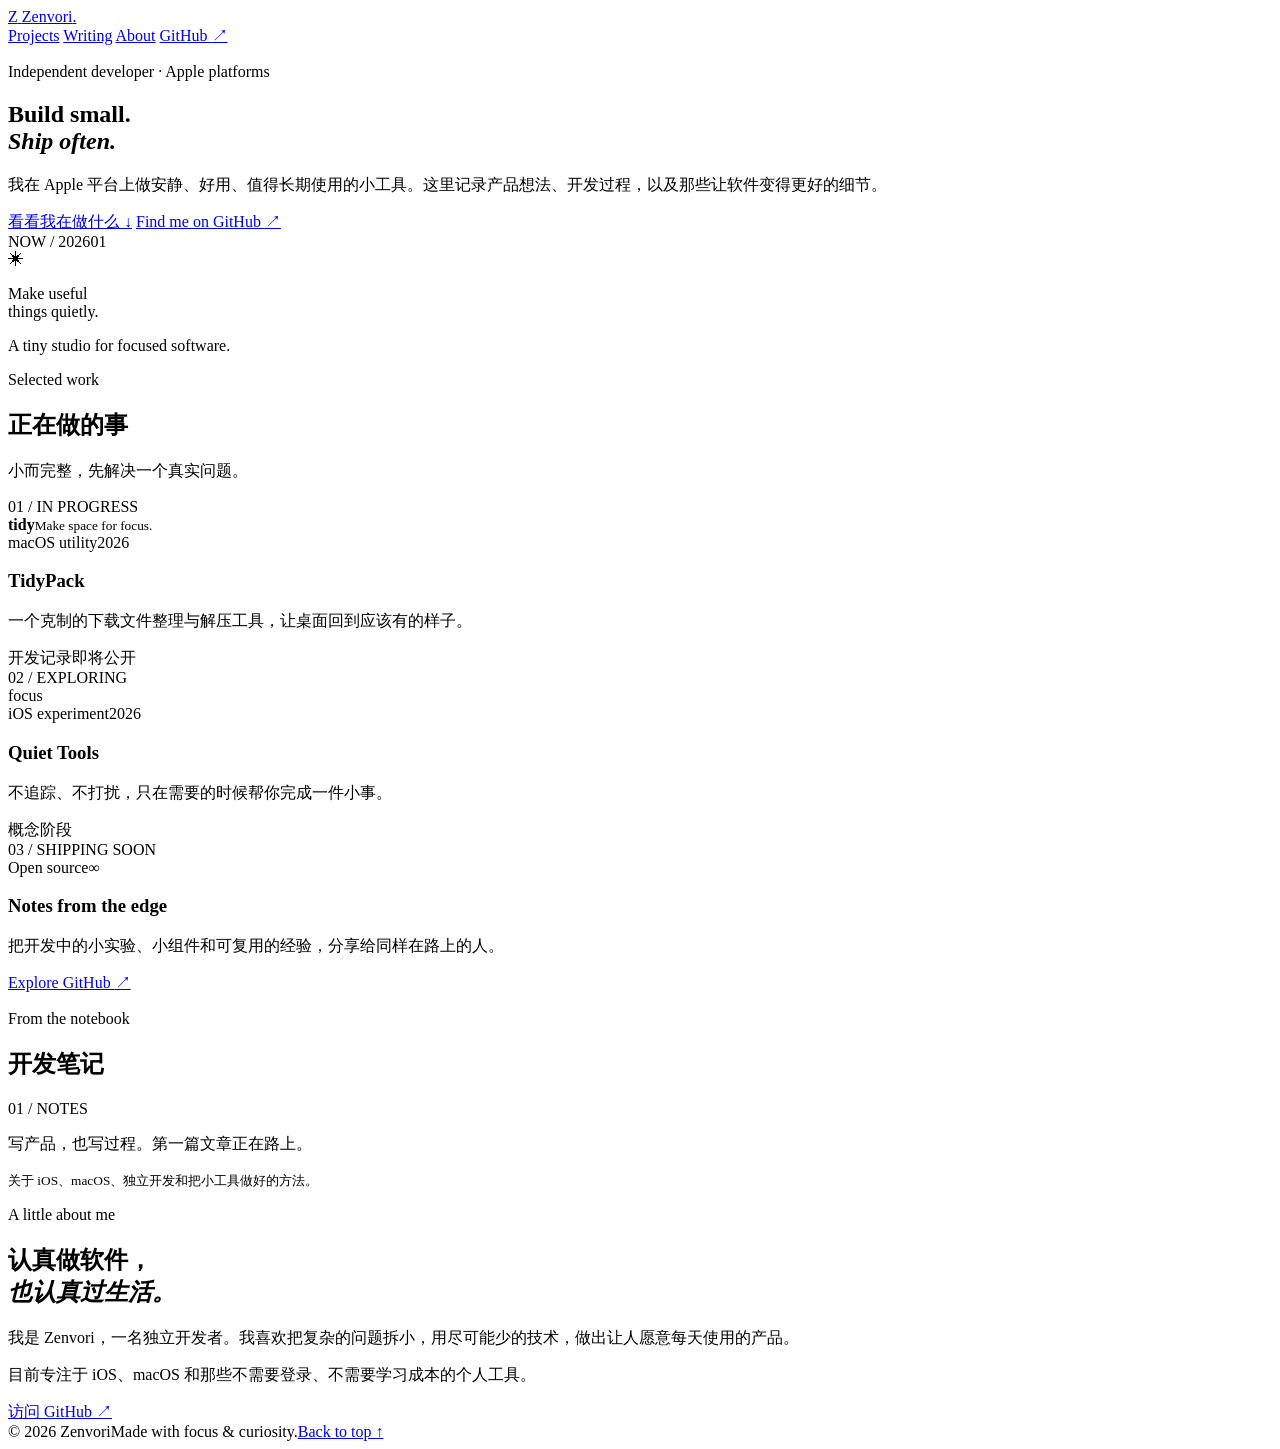
==== index.html @ f2cf639e "Add index.html for Zenvori blog" ====
<!doctype html>
<html lang="zh-CN">
<head>
  <meta charset="utf-8">
  <meta name="viewport" content="width=device-width, initial-scale=1">
  <meta name="description" content="Zenvori 的独立开发者博客：记录产品、代码与长期主义。">
  <title>Zenvori — Build small. Ship often.</title>
  <link rel="stylesheet" href="styles.css">
</head>
<body>
  <div class="ambient ambient-one"></div>
  <div class="ambient ambient-two"></div>

  <header class="site-header container">
    <a class="brand" href="#top" aria-label="Zenvori 首页">
      <span class="brand-mark">Z</span>
      <span>Zenvori<span class="brand-dot">.</span></span>
    </a>
    <nav class="nav" aria-label="主导航">
      <a href="#work">Projects</a>
      <a href="#writing">Writing</a>
      <a href="#about">About</a>
      <a class="nav-github" href="https://github.com/Zenvori" target="_blank" rel="noreferrer">GitHub <span>↗</span></a>
    </nav>
  </header>

  <main id="top">
    <section class="hero container">
      <div class="hero-copy">
        <p class="eyebrow"><span class="status-dot"></span> Independent developer · Apple platforms</p>
        <h1>Build small.<br><em>Ship often.</em></h1>
        <p class="hero-intro">我在 Apple 平台上做安静、好用、值得长期使用的小工具。这里记录产品想法、开发过程，以及那些让软件变得更好的细节。</p>
        <div class="hero-actions">
          <a class="button button-primary" href="#work">看看我在做什么 <span>↓</span></a>
          <a class="text-link" href="https://github.com/Zenvori">Find me on GitHub <span>↗</span></a>
        </div>
      </div>
      <div class="hero-note" aria-label="个人宣言">
        <div class="note-top"><span>NOW / 2026</span><span>01</span></div>
        <div class="orbit orbit-large"></div>
        <div class="orbit orbit-small"></div>
        <div class="note-symbol">✳</div>
        <p>Make useful<br>things quietly.</p>
        <span class="note-caption">A tiny studio for focused software.</span>
      </div>
    </section>

    <section id="work" class="section container">
      <div class="section-heading">
        <div><p class="eyebrow">Selected work</p><h2>正在做的事</h2></div>
        <p class="section-aside">小而完整，先解决一个真实问题。</p>
      </div>
      <div class="project-grid">
        <article class="project-card project-featured">
          <div class="project-visual visual-card">
            <span class="visual-label">01 / IN PROGRESS</span>
            <div class="app-window"><span></span><span></span><span></span><strong>tidy</strong><small>Make space for focus.</small></div>
          </div>
          <div class="project-meta"><span class="project-type">macOS utility</span><span>2026</span></div>
          <h3>TidyPack</h3>
          <p>一个克制的下载文件整理与解压工具，让桌面回到应该有的样子。</p>
          <span class="project-status">开发记录即将公开</span>
        </article>
        <article class="project-card">
          <div class="project-visual visual-signal"><span class="visual-label">02 / EXPLORING</span><div class="signal-lines"><i></i><i></i><i></i><i></i></div><span class="signal-word">focus</span></div>
          <div class="project-meta"><span class="project-type">iOS experiment</span><span>2026</span></div>
          <h3>Quiet Tools</h3>
          <p>不追踪、不打扰，只在需要的时候帮你完成一件小事。</p>
          <span class="project-status">概念阶段</span>
        </article>
        <article class="project-card">
          <div class="project-visual visual-grid"><span class="visual-label">03 / SHIPPING SOON</span><div class="grid-orb"></div><div class="grid-cross"></div></div>
          <div class="project-meta"><span class="project-type">Open source</span><span>∞</span></div>
          <h3>Notes from the edge</h3>
          <p>把开发中的小实验、小组件和可复用的经验，分享给同样在路上的人。</p>
          <a class="arrow-link" href="https://github.com/Zenvori">Explore GitHub <span>↗</span></a>
        </article>
      </div>
    </section>

    <section id="writing" class="section section-writing container">
      <div class="section-heading"><div><p class="eyebrow">From the notebook</p><h2>开发笔记</h2></div></div>
      <div class="writing-empty"><span>01 / NOTES</span><p>写产品，也写过程。第一篇文章正在路上。</p><small>关于 iOS、macOS、独立开发和把小工具做好的方法。</small></div>
    </section>

    <section id="about" class="about-section">
      <div class="container about-grid">
        <div><p class="eyebrow">A little about me</p><h2>认真做软件，<br><em>也认真过生活。</em></h2></div>
        <div class="about-copy"><p>我是 Zenvori，一名独立开发者。我喜欢把复杂的问题拆小，用尽可能少的技术，做出让人愿意每天使用的产品。</p><p>目前专注于 iOS、macOS 和那些不需要登录、不需要学习成本的个人工具。</p><a class="button button-light" href="https://github.com/Zenvori">访问 GitHub <span>↗</span></a></div>
      </div>
    </section>
  </main>

  <footer class="site-footer container"><span>© 2026 Zenvori</span><span>Made with focus & curiosity.</span><a href="#top">Back to top ↑</a></footer>
  <script src="script.js"></script>
</body>
</html>
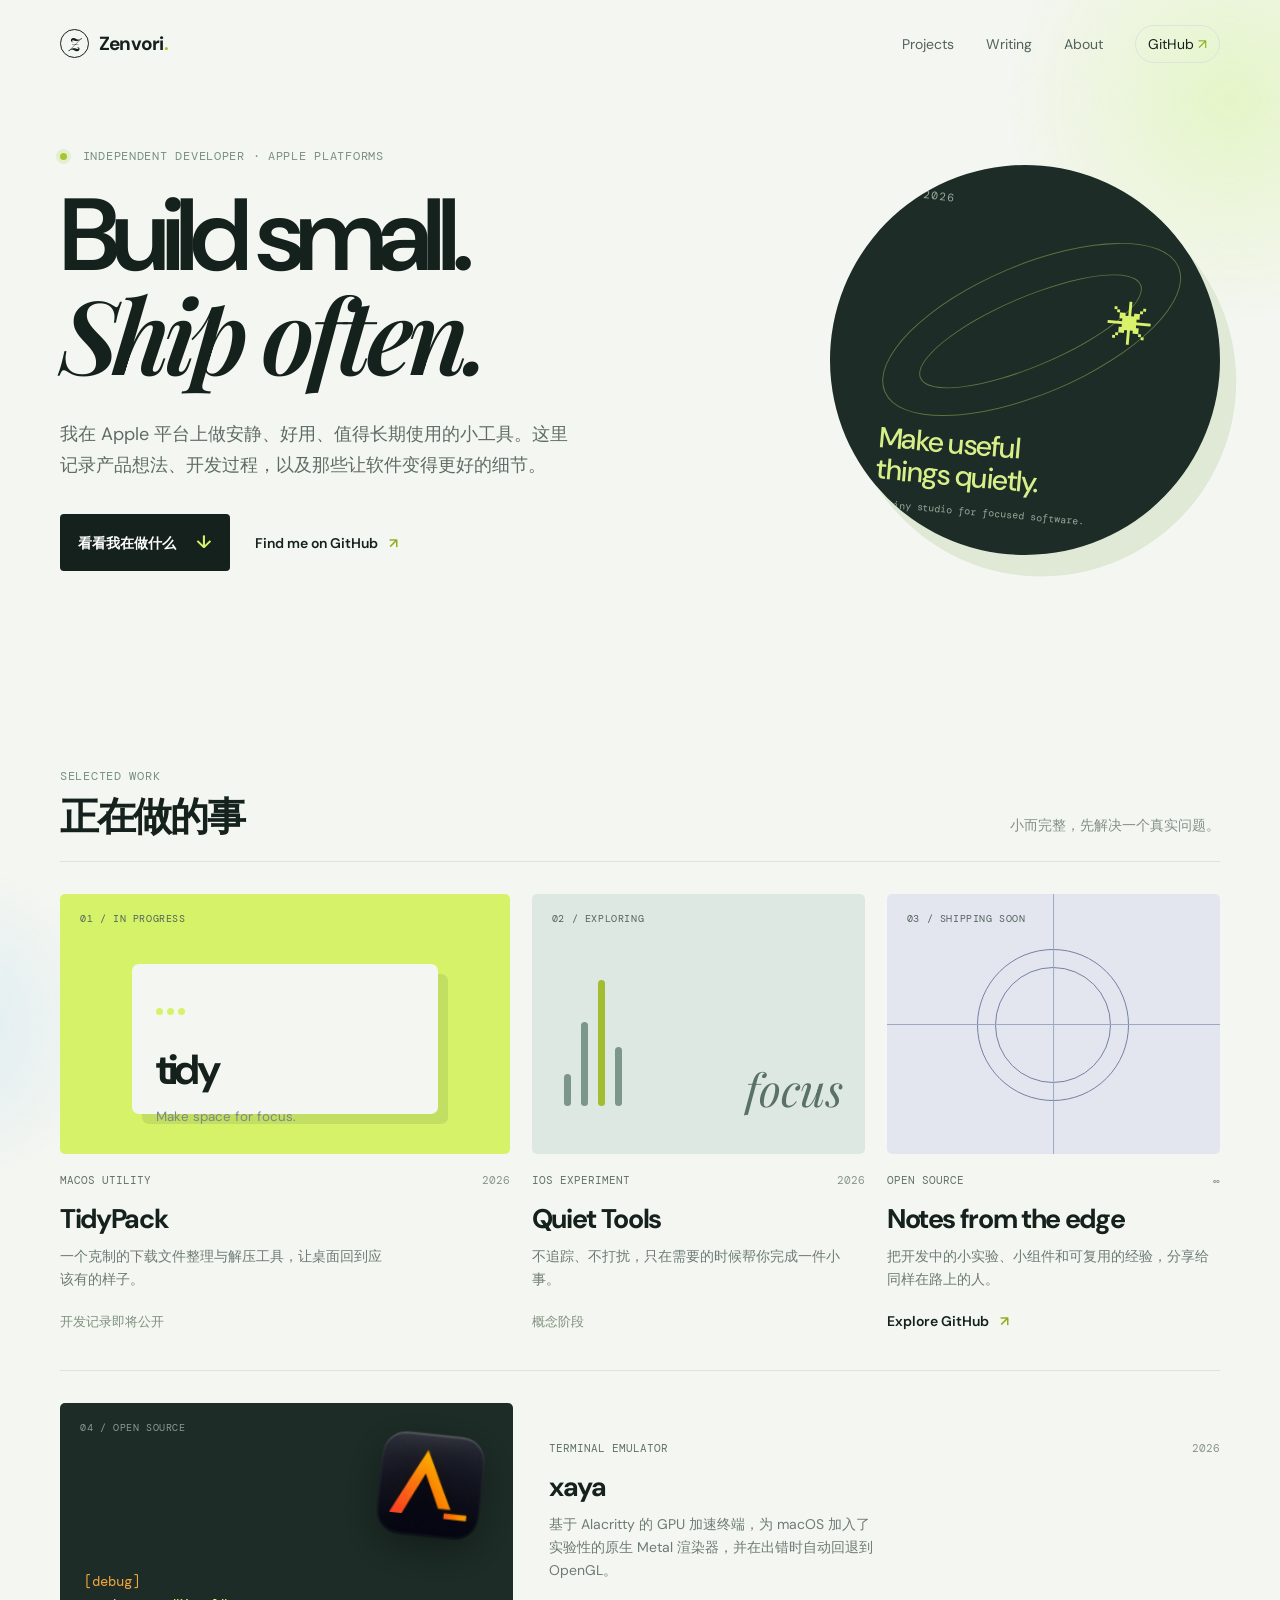
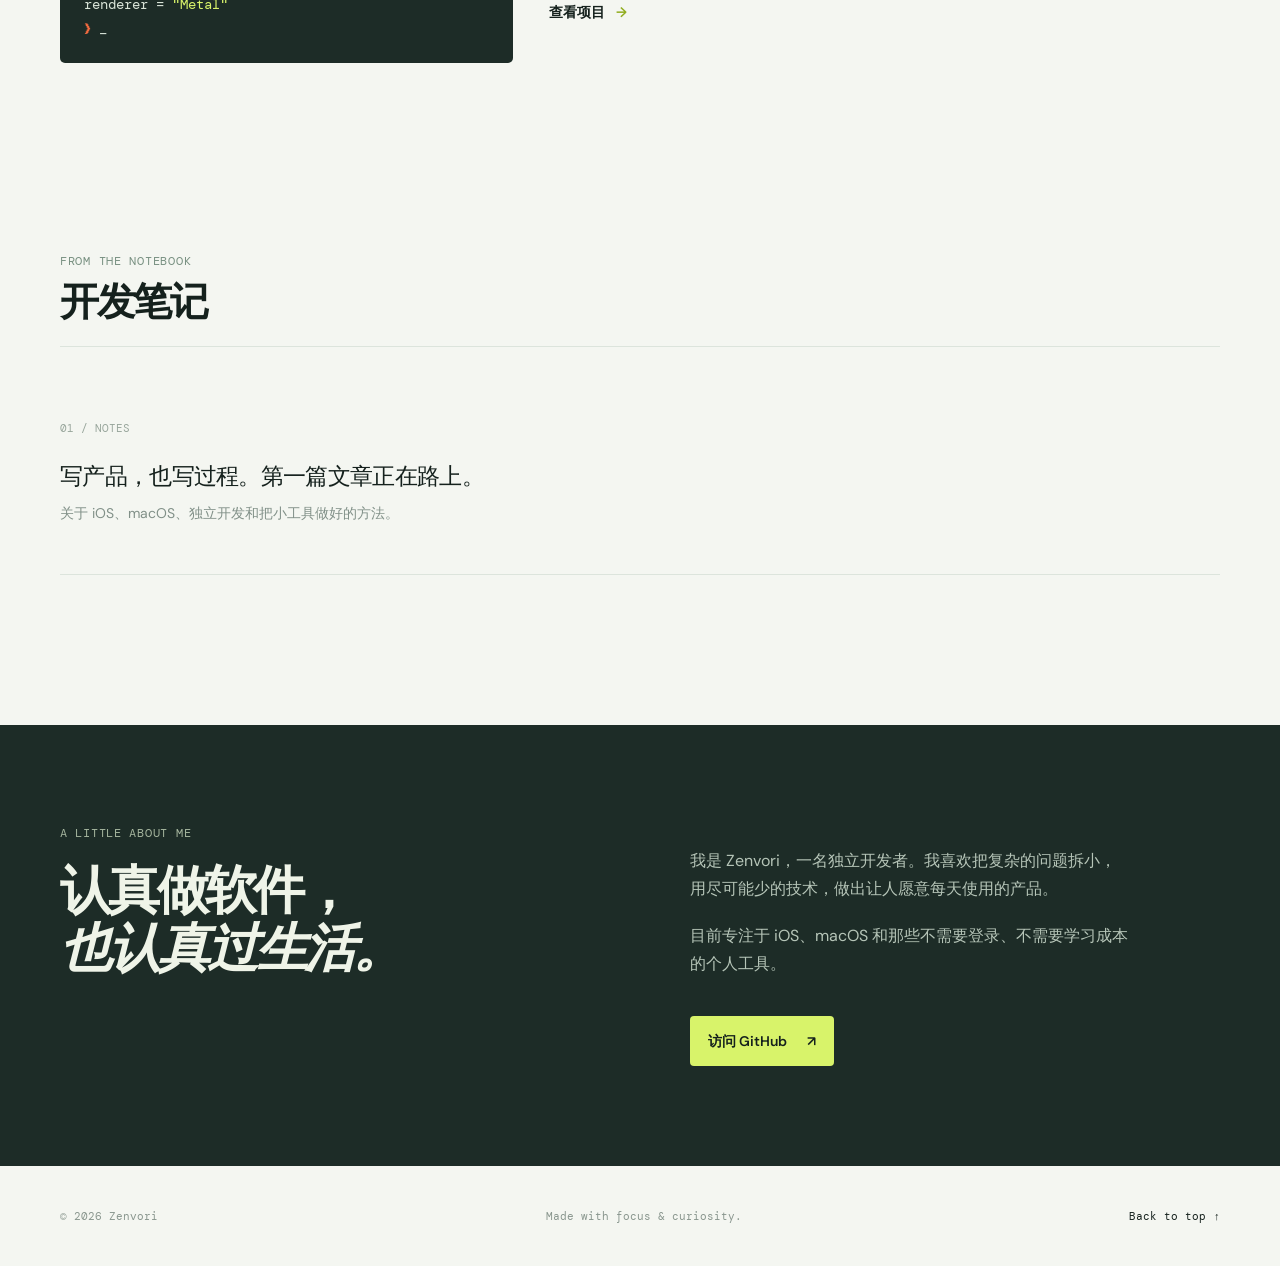
==== commit 7a3c9d6b: "Add xaya project page Add a project detail page at /projects/xaya/ with a shared project.css, and a " ====
--- a/index.html
+++ b/index.html
@@ -75,6 +75,21 @@
           <p>把开发中的小实验、小组件和可复用的经验，分享给同样在路上的人。</p>
           <a class="arrow-link" href="https://github.com/Zenvori">Explore GitHub <span>↗</span></a>
         </article>
+        <a class="project-card project-wide" href="projects/xaya/">
+          <div class="project-visual visual-term">
+            <span class="visual-label">04 / OPEN SOURCE</span>
+            <img src="projects/xaya/xaya-icon.png" alt="" width="120" height="120">
+            <pre><span class="vt-dim">[debug]</span>
+renderer = <span class="vt-str">"Metal"</span>
+<span class="vt-prompt">❯</span> _</pre>
+          </div>
+          <div class="project-wide-copy">
+            <div class="project-meta"><span class="project-type">Terminal emulator</span><span>2026</span></div>
+            <h3>xaya</h3>
+            <p>基于 Alacritty 的 GPU 加速终端，为 macOS 加入了实验性的原生 Metal 渲染器，并在出错时自动回退到 OpenGL。</p>
+            <span class="arrow-link">查看项目 <span>→</span></span>
+          </div>
+        </a>
       </div>
     </section>
 
--- a/styles.css
+++ b/styles.css
@@ -0,0 +1,16 @@
+@import url('https://fonts.googleapis.com/css2?family=DM+Mono:wght@400;500&family=DM+Sans:wght@400;500;600;700&family=Playfair+Display:ital,wght@0,600;1,600&display=swap');
+:root{--ink:#15211d;--muted:#718079;--paper:#f4f6f1;--lime:#d8f36a;--line:#dce4dc;--serif:'Playfair Display',Georgia,serif;--sans:'DM Sans',-apple-system,BlinkMacSystemFont,sans-serif;--mono:'DM Mono',monospace}*{box-sizing:border-box}html{scroll-behavior:smooth}body{margin:0;background:var(--paper);color:var(--ink);font-family:var(--sans);font-size:16px;line-height:1.6;overflow-x:hidden}.container{width:min(1160px,calc(100% - 48px));margin:0 auto}.ambient{position:absolute;border-radius:50%;filter:blur(1px);pointer-events:none;z-index:-1}.ambient-one{width:460px;height:460px;right:-180px;top:-130px;background:radial-gradient(circle,#e5f5c8 0,transparent 68%)}.ambient-two{width:350px;height:350px;left:-230px;top:850px;background:radial-gradient(circle,#dcecf2 0,transparent 65%)}a{color:inherit;text-decoration:none}.site-header{height:88px;display:flex;align-items:center;justify-content:space-between}.brand{display:flex;align-items:center;gap:10px;font-size:19px;font-weight:700;letter-spacing:-.04em}.brand-mark{display:grid;place-items:center;width:29px;height:29px;border:1px solid var(--ink);border-radius:50%;font-family:var(--serif);font-style:italic;font-size:18px}.brand-dot{color:#a6c535}.nav{display:flex;gap:32px;align-items:center;color:#53625b;font-size:14px}.nav a{transition:color .2s}.nav a:hover,.text-link:hover,.arrow-link:hover{color:#83a500}.nav-github{border:1px solid var(--line);padding:7px 12px;border-radius:20px;color:var(--ink)}.nav-github span{color:#88a911}.hero{min-height:600px;display:grid;grid-template-columns:1.15fr .85fr;gap:80px;align-items:center;padding:58px 0 115px}.eyebrow{font:12px var(--mono);letter-spacing:.06em;text-transform:uppercase;color:#799182;margin:0 0 22px}.status-dot{display:inline-block;width:7px;height:7px;background:#a6c535;border-radius:50%;margin-right:8px;box-shadow:0 0 0 4px #e4efcf}.hero h1{font-size:clamp(64px,8vw,108px);line-height:.96;letter-spacing:-.08em;margin:0 0 30px;font-weight:600}.hero h1 em,.about-section h2 em{font-family:var(--serif);font-weight:600;letter-spacing:-.06em}.hero-intro{max-width:510px;color:#5d6d65;font-size:18px;line-height:1.7;margin:0}.hero-actions{display:flex;align-items:center;gap:25px;margin-top:34px}.button{display:inline-flex;align-items:center;gap:20px;border-radius:4px;padding:14px 18px;font-size:14px;font-weight:600;transition:transform .2s,background .2s}.button:hover{transform:translateY(-2px)}.button-primary{background:var(--ink);color:white}.button-primary span{color:var(--lime);font-size:18px}.text-link,.arrow-link{font-size:14px;font-weight:600}.text-link span,.arrow-link span{margin-left:8px;color:#91ad20}.hero-note{position:relative;justify-self:end;width:min(390px,100%);height:390px;background:#1d2c27;color:#d7ef89;border-radius:50%;overflow:hidden;padding:32px;transform:rotate(5deg);box-shadow:18px 20px 0 #dfe9d6}.note-top{display:flex;justify-content:space-between;font:11px var(--mono);letter-spacing:.08em;color:#9bac9f}.hero-note p{position:absolute;left:56px;bottom:57px;font-size:29px;line-height:1.1;letter-spacing:-.05em;margin:0;font-weight:500}.note-caption{position:absolute;left:58px;bottom:33px;font:10px var(--mono);color:#96a99b}.note-symbol{position:absolute;top:116px;right:70px;font-size:46px;color:#d8f36a}.orbit{position:absolute;border:1px solid rgba(216,243,106,.35);border-radius:50%;transform:rotate(-28deg)}.orbit-large{width:320px;height:130px;top:99px;left:39px}.orbit-small{width:240px;height:70px;top:131px;left:78px}.section{padding:80px 0}.section-heading{display:flex;align-items:end;justify-content:space-between;border-bottom:1px solid var(--line);padding-bottom:25px;margin-bottom:32px}.section-heading h2{margin:0;font-size:39px;line-height:1;letter-spacing:-.06em}.section-heading .eyebrow{margin-bottom:13px}.section-aside{color:#819088;font-size:14px;margin:0}.project-grid{display:grid;grid-template-columns:1.35fr 1fr 1fr;gap:22px}.project-card{min-width:0}.project-visual{height:260px;border-radius:5px;margin-bottom:19px;position:relative;overflow:hidden}.visual-card{background:#d6f269}.visual-signal{background:#dde8e3}.visual-grid{background:#e3e6ee}.visual-label{position:absolute;top:18px;left:20px;font:10px var(--mono);letter-spacing:.06em;color:#54635e;z-index:1}.app-window{position:absolute;background:#f4f6f1;width:68%;height:150px;left:16%;top:70px;border-radius:7px;box-shadow:10px 10px 0 rgba(55,74,61,.12);padding:33px 24px}.app-window span{display:inline-block;background:#d6f269;border-radius:50%;width:7px;height:7px;margin-right:4px}.app-window strong{display:block;font-size:42px;letter-spacing:-.08em;margin-top:13px}.app-window small{color:#7c8b84}.signal-lines{position:absolute;bottom:48px;left:32px;right:32px;display:flex;gap:10px;align-items:end}.signal-lines i{display:block;background:#7c978a;width:7px;border-radius:4px}.signal-lines i:nth-child(1){height:32px}.signal-lines i:nth-child(2){height:84px}.signal-lines i:nth-child(3){height:126px;background:#a2bd32}.signal-lines i:nth-child(4){height:59px}.signal-word{position:absolute;right:22px;bottom:36px;font:italic 45px var(--serif);color:#5a7166}.grid-orb{position:absolute;width:152px;height:152px;border:1px solid #7580a4;border-radius:50%;left:calc(50% - 76px);top:55px}.grid-orb:after{content:'';position:absolute;inset:17px;border:1px solid #7580a4;border-radius:50%}.grid-cross,.grid-cross:after{position:absolute;background:#9da8c2;height:1px;width:100%;left:0;top:130px;content:''}.grid-cross:after{transform:rotate(90deg);top:0}.project-meta{display:flex;justify-content:space-between;color:#89968f;font:11px var(--mono);text-transform:uppercase}.project-type{color:#617168}.project-card h3{font-size:27px;letter-spacing:-.05em;margin:10px 0 5px}.project-card p{color:#6d7b74;font-size:14px;line-height:1.65;margin:0 0 17px;max-width:330px}.section-writing{padding-top:110px}.writing-list{border-top:1px solid var(--line)}.writing-row{display:grid;grid-template-columns:48px 1fr 150px 25px;gap:18px;align-items:center;padding:22px 0;border-bottom:1px solid var(--line);transition:padding .2s,color .2s}.writing-row:hover{padding-left:8px;color:#87a30c}.writing-number,.writing-date{font:11px var(--mono);color:#9aa69f}.writing-title{font-size:18px;letter-spacing:-.02em}.writing-date{text-align:right}.row-arrow{color:#9eb82c;text-align:right}.about-section{background:#1d2c27;color:#eff4e8;margin-top:70px;padding:100px 0}.about-grid{display:grid;grid-template-columns:1fr 1fr;gap:100px}.about-section .eyebrow{color:#a5b59e}.about-section h2{font-size:52px;line-height:1.05;letter-spacing:-.07em;margin:0}.about-copy{max-width:440px;padding-top:22px}.about-copy p{color:#b6c5b8;line-height:1.75;margin:0 0 19px}.button-light{margin-top:19px;background:var(--lime);color:var(--ink)}.site-footer{height:100px;display:flex;align-items:center;justify-content:space-between;color:#89968e;font:11px var(--mono)}.site-footer a{color:var(--ink)}@media(max-width:800px){.container{width:min(100% - 36px,600px)}.nav{gap:14px}.nav a:not(.nav-github){display:none}.hero{grid-template-columns:1fr;gap:65px;padding:70px 0 90px}.hero-note{justify-self:center;width:320px;height:320px}.hero-note p{left:45px;bottom:47px;font-size:24px}.note-caption{left:47px}.orbit-large{width:270px;left:25px}.orbit-small{width:200px;left:60px}.project-grid{grid-template-columns:1fr}.project-visual{height:240px}.section-heading{align-items:start;gap:20px;flex-direction:column}.writing-row{grid-template-columns:28px 1fr 20px}.writing-date{display:none}.about-grid{grid-template-columns:1fr;gap:35px}.about-section h2{font-size:43px}.site-footer{height:auto;padding:32px 0;gap:20px;flex-wrap:wrap}.site-footer span:nth-child(2){order:3;width:100%}}
+.project-status{font-size:13px;color:#80907e}.writing-empty{padding:35px 0 48px;border-bottom:1px solid var(--line)}.writing-empty span{font:11px var(--mono);color:#98a69c}.writing-empty p{font-size:23px;letter-spacing:-.03em;margin:18px 0 6px}.writing-empty small{color:#819088;font-size:14px}
+
+.project-wide{grid-column:1/-1;display:grid;grid-template-columns:1.35fr 2fr;gap:36px;align-items:center;border-top:1px solid var(--line);padding-top:32px;margin-top:14px}
+.project-wide .project-visual{margin-bottom:0}
+.project-wide:hover h3{color:#c4552c}
+.project-wide h3{transition:color .2s}
+.visual-term{background:#1d2c27}
+.visual-term .visual-label{color:#8a9c91}
+.visual-term img{position:absolute;width:120px;height:120px;right:22px;top:22px;transform:rotate(6deg);filter:drop-shadow(0 12px 18px rgba(0,0,0,.35))}
+.visual-term pre{position:absolute;left:24px;bottom:22px;margin:0;font:14px/1.7 var(--mono);color:#d9e4d8}
+.vt-dim{color:#f4a63b}
+.vt-str{color:#d8f36a}
+.vt-prompt{color:#f06a3f}
+@media(max-width:800px){.project-wide{grid-template-columns:1fr;gap:20px}}
